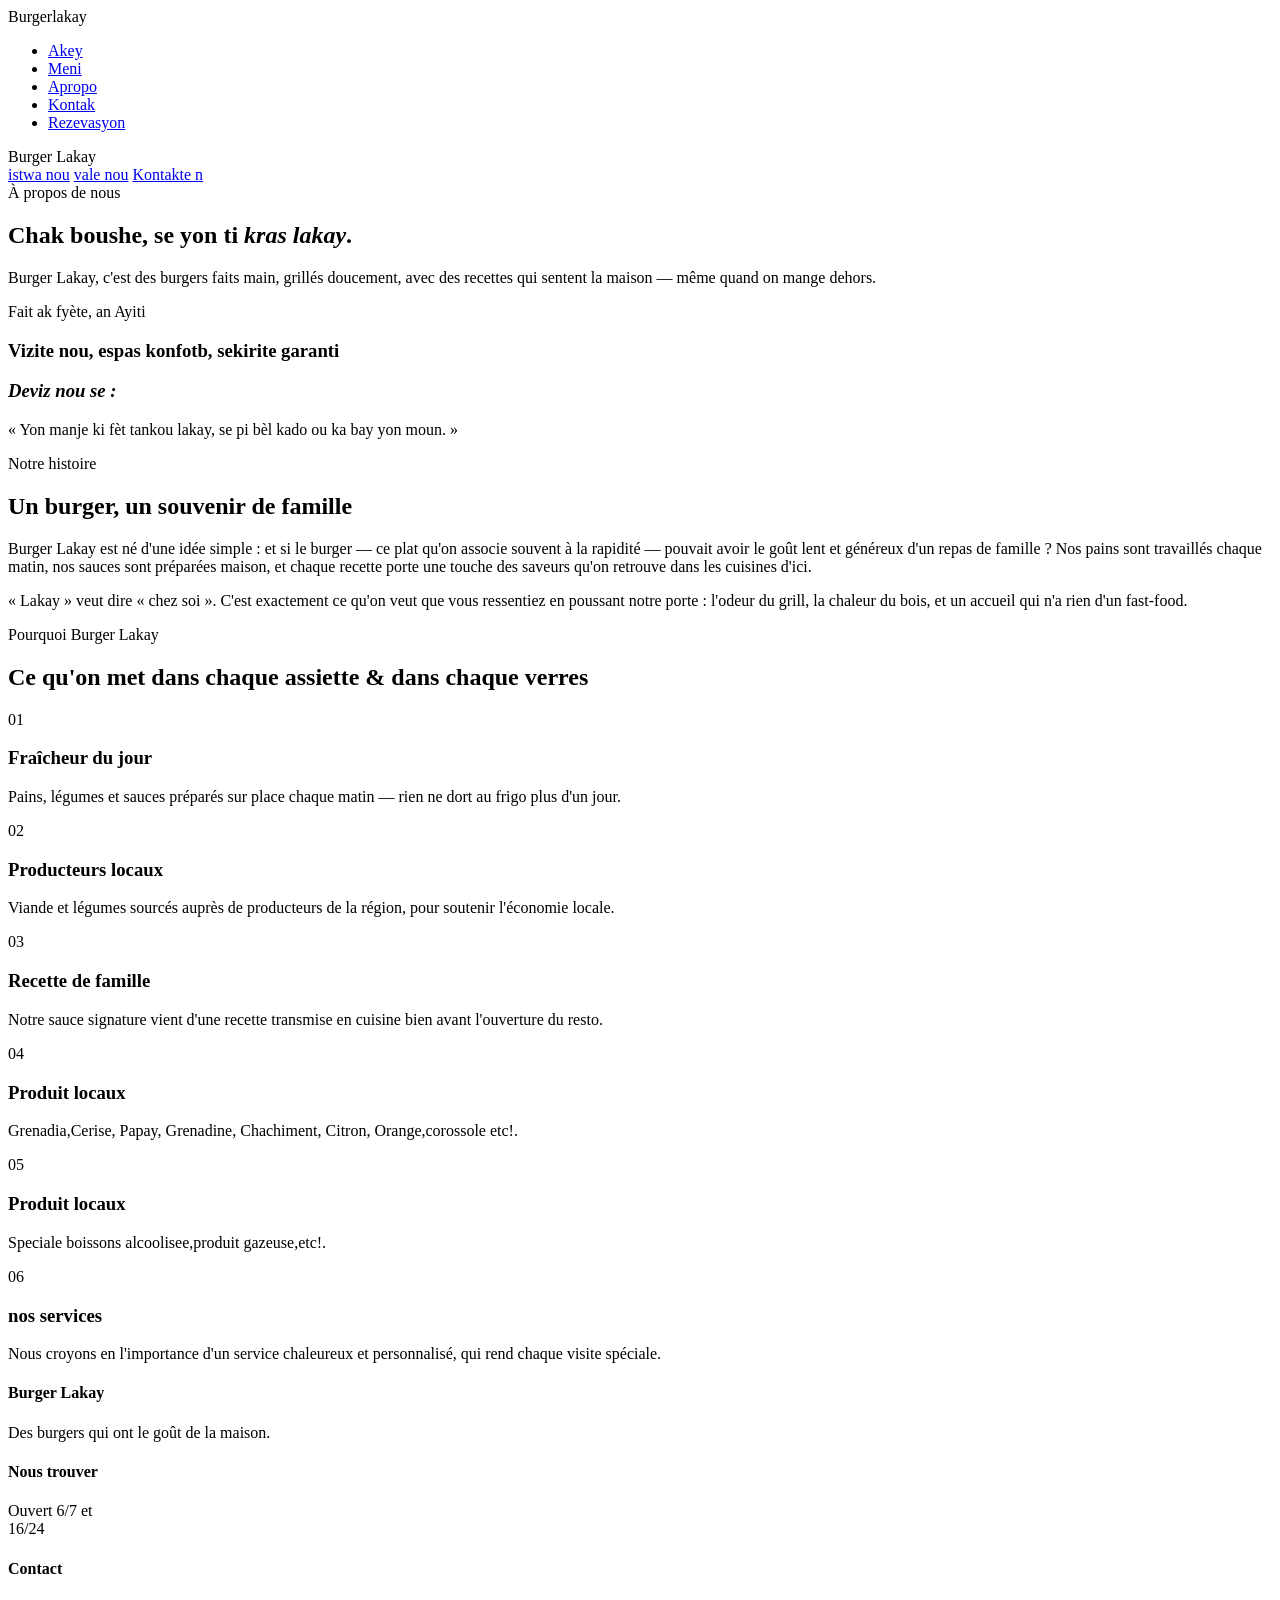
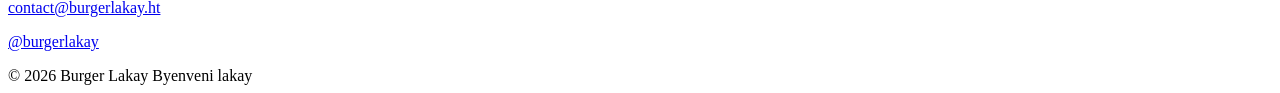
==== apropos.html @ e7638a6c "premier commit" ====
<!DOCTYPE html>
<html lang="fr">
<head>
<meta charset="UTF-8">
<meta name="viewport" content="width=device-width, initial-scale=1.0">
<title>À propos — Burger Lakay</title>
<link rel="stylesheet" href="css/style.css">
</head>
<body>
   <header class="navigation">
        <div class="logo">Burger<span>lakay</span></div>
            <nav>
                <ul>
                    <li><a href="index.html" class="active">Akey</a></li>
                    <li><a href="#">Meni</a></li>
                    <li><a href="#">Apropo</a></li>
                    <li><a href="contact.html">Kontak</a></li>
                    <li><a href="#">Rezevasyon</a></li>
                </ul>
            </nav>
    </header>

<nav>
  <div class="logo">Burger <span>Lakay</span></div>
  <div class="nav-links">
    <a href="#histoire">istwa nou</a>
    <a href="#valeurs">vale nou</a>
    <a href="#contact">Kontakte n</a>
  </div>
</nav>

<section class="hero">
  <div>
    <span class="hero-eyebrow">À propos de nous</span>
    <h1>Chak boushe, se yon ti <em>kras lakay</em>.</h1>
    <p>Burger Lakay, c'est des burgers faits main, grillés doucement, avec des recettes qui sentent la maison — même quand on mange dehors.</p>
    <div class="flag-accent"><span></span><span></span></div>
    <div class="flag-caption">Fait ak fyète, an Ayiti</div>
  </div>
 
</section>

<div class="grill-divider"></div>

<section class="story" id="histoire">
  <div class="story-sign">
    <h3>Vizite nou, espas konfotb, sekirite garanti</h3>
    <h3><em>   Deviz nou se :</em></h3>
    <p>« Yon manje ki fèt tankou lakay, se pi bèl kado ou ka bay yon moun. »</p>
  </div>
  <div class="story-text">
    <span class="eyebrow">Notre histoire</span>
    <h2>Un burger, un souvenir de famille</h2>
    <p>Burger Lakay est né d'une idée simple : et si le burger — ce plat qu'on associe souvent à la rapidité — pouvait avoir le goût lent et généreux d'un repas de famille ? Nos pains sont travaillés chaque matin, nos sauces sont préparées maison, et chaque recette porte une touche des saveurs qu'on retrouve dans les cuisines d'ici.</p>
    <p>« Lakay » veut dire « chez soi ». C'est exactement ce qu'on veut que vous ressentiez en poussant notre porte : l'odeur du grill, la chaleur du bois, et un accueil qui n'a rien d'un fast-food.</p>
  </div>
</section>

<section class="values" id="valeurs">
  <div class="values-head">
    <span class="eyebrow">Pourquoi Burger Lakay</span>
    <h2>Ce qu'on met dans chaque assiette & dans chaque verres</h2>
  </div>
  <div class="value-grid">
    <div class="value-card">
      <div class="value-num">01</div>
      <h3>Fraîcheur du jour</h3>
      <p>Pains, légumes et sauces préparés sur place chaque matin — rien ne dort au frigo plus d'un jour.</p>
    </div>
    <div class="value-card">
      <div class="value-num">02</div>
      <h3>Producteurs locaux</h3>
      <p>Viande et légumes sourcés auprès de producteurs de la région, pour soutenir l'économie locale.</p>
    </div>
    <div class="value-card">
      <div class="value-num">03</div>
      <h3>Recette de famille</h3>
      <p>Notre sauce signature vient d'une recette transmise en cuisine bien avant l'ouverture du resto.</p>
    </div>  
    <div class="value-card">
      <div class="value-num">04</div>
      <h3>Produit locaux</h3>
      <p>Grenadia,Cerise, Papay, Grenadine, Chachiment, Citron, Orange,corossole etc!.</p>
      
    </div>
     <div class="value-card">
      <div class="value-num">05</div>
      <h3>Produit locaux</h3>
      <p>Speciale boissons alcoolisee,produit gazeuse,etc!.</p>
      
    </div>
    <div class="value-card">
      <div class="value-num">06</div>
      <h3>nos services</h3>
      <p>Nous croyons en l'importance d'un service chaleureux et personnalisé, qui rend chaque visite spéciale.</p>
    </div>
  </div>
</section>

<footer id="contact">
  <div>
    <h4>Burger Lakay</h4>
    <p>Des burgers qui ont le goût de la maison.</p>
  </div>
  <div>
    <h4>Nous trouver</h4>
    <p>Ouvert 6/7 et  <br>16/24</p>
  </div>
  <div>
    <h4>Contact</h4>
    <p><a href="#">contact@burgerlakay.ht</a></p>
    <p><a href="#">@burgerlakay</a></p>
  </div>
  <div class="footer-bottom">
    <span>© 2026 Burger Lakay</span>
    <span>Byenveni lakay</span>
  </div>
</footer>

</body>
</html>
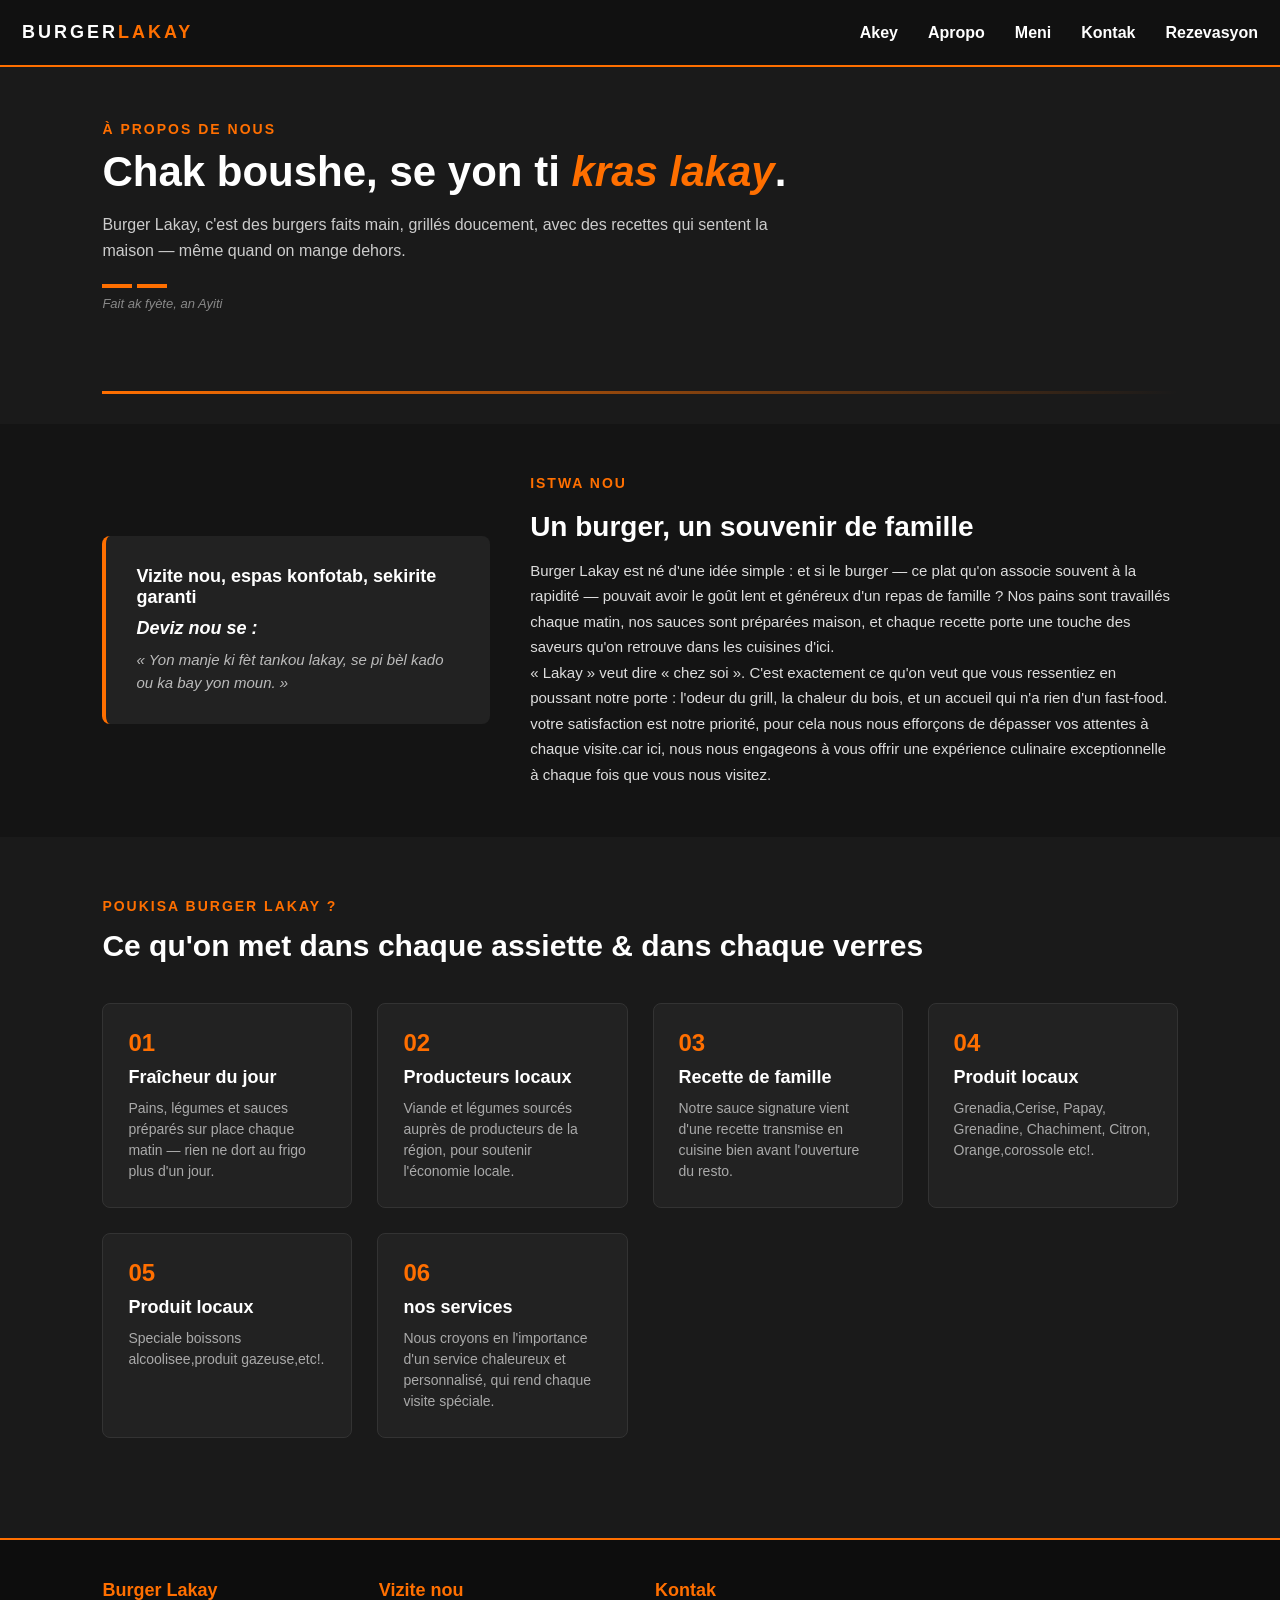
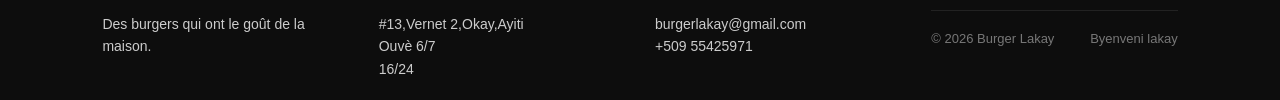
==== commit 48ef581c: "6ieme commit" ====
--- a/apropos.html
+++ b/apropos.html
@@ -12,22 +12,13 @@
             <nav>
                 <ul>
                     <li><a href="index.html" class="active">Akey</a></li>
-                    <li><a href="#">Meni</a></li>
-                    <li><a href="#">Apropo</a></li>
-                    <li><a href="contact.html">Kontak</a></li>
-                    <li><a href="#">Rezevasyon</a></li>
+                    <li><a href="apropos.html">Apropo</a></li>
+                    <li><a href="menu.html">Meni</a></li>
+                    <li><a href="#contact">Kontak</a></li>
+                    <li><a href="reservation.html">Rezevasyon</a></li>
                 </ul>
             </nav>
     </header>
-
-<nav>
-  <div class="logo">Burger <span>Lakay</span></div>
-  <div class="nav-links">
-    <a href="#histoire">istwa nou</a>
-    <a href="#valeurs">vale nou</a>
-    <a href="#contact">Kontakte n</a>
-  </div>
-</nav>
 
 <section class="hero">
   <div>
@@ -44,21 +35,22 @@
 
 <section class="story" id="histoire">
   <div class="story-sign">
-    <h3>Vizite nou, espas konfotb, sekirite garanti</h3>
+    <h3>Vizite nou, espas konfotab, sekirite garanti</h3>
     <h3><em>   Deviz nou se :</em></h3>
     <p>« Yon manje ki fèt tankou lakay, se pi bèl kado ou ka bay yon moun. »</p>
   </div>
   <div class="story-text">
-    <span class="eyebrow">Notre histoire</span>
+    <span class="eyebrow">Istwa nou</span>
     <h2>Un burger, un souvenir de famille</h2>
     <p>Burger Lakay est né d'une idée simple : et si le burger — ce plat qu'on associe souvent à la rapidité — pouvait avoir le goût lent et généreux d'un repas de famille ? Nos pains sont travaillés chaque matin, nos sauces sont préparées maison, et chaque recette porte une touche des saveurs qu'on retrouve dans les cuisines d'ici.</p>
     <p>« Lakay » veut dire « chez soi ». C'est exactement ce qu'on veut que vous ressentiez en poussant notre porte : l'odeur du grill, la chaleur du bois, et un accueil qui n'a rien d'un fast-food.</p>
+    <p>votre satisfaction est notre priorité, pour cela nous nous efforçons de dépasser vos attentes à chaque visite.car ici, nous nous engageons à vous offrir une expérience culinaire exceptionnelle à chaque fois que vous nous visitez.</p>
   </div>
 </section>
 
 <section class="values" id="valeurs">
   <div class="values-head">
-    <span class="eyebrow">Pourquoi Burger Lakay</span>
+    <span class="eyebrow">Poukisa Burger Lakay ?</span>
     <h2>Ce qu'on met dans chaque assiette & dans chaque verres</h2>
   </div>
   <div class="value-grid">
@@ -103,16 +95,21 @@
     <p>Des burgers qui ont le goût de la maison.</p>
   </div>
   <div>
-    <h4>Nous trouver</h4>
-    <p>Ouvert 6/7 et  <br>16/24</p>
+    <h4>Vizite nou</h4>
+    <p>
+  <a href="https://maps.google.com/?q=Burger+Lakay,+Cayes,+Haiti" target="_blank">
+    #13,Vernet 2,Okay,Ayiti
+  </a>
+</p>
+    <p>Ouvè 6/7<br>16/24</p>
   </div>
   <div>
-    <h4>Contact</h4>
-    <p><a href="#">contact@burgerlakay.ht</a></p>
-    <p><a href="#">@burgerlakay</a></p>
+    <h4>Kontak</h4>
+    <p><a href="mailto:burgerlakay@gmail.com">burgerlakay@gmail.com</a></p>
+    <p><a href="tel:+50955425971">+509 55425971</a></p>
   </div>
   <div class="footer-bottom">
-    <span>© 2026 Burger Lakay</span>
+    <span>&copy; 2026 Burger Lakay</span>
     <span>Byenveni lakay</span>
   </div>
 </footer>
--- a/css/style.css
+++ b/css/style.css
@@ -0,0 +1,684 @@
+*{
+    margin: 0;
+    padding: 0;
+    font-family: Arial, Helvetica, sans-serif;
+}
+.navigation{
+    position:fixed !important;
+    top: 0 !important;
+    left: 0% !important;
+    width: 100% !important;
+    z-index: 1000 !important;
+}
+body{
+    background-color: #1a1a1a;
+    color: #ffffff;
+}
+.navigation{
+    display: flex;
+    justify-content: space-between;
+    align-items: center;
+    padding: 22px;
+    background-color: #111111;
+    border-bottom: 2px solid #ff6f00;
+    box-sizing: border-box;
+}
+.logo{
+    font-family: 'Franklin Gothic Medium', 'Arial Narrow', Arial, sans-serif;
+    font-size: 18px;
+    font-weight: bold;
+    text-transform: uppercase;
+    letter-spacing: 3px;
+}
+.logo span{
+    color: #ff6f00;
+}
+nav ul{
+    display: flex;
+    list-style: none;
+}
+nav ul li{
+    margin-left: 30px;
+}
+nav ul li a{
+    color: #ffffff;
+    text-decoration: none;
+    font-weight: bold;
+    font-size: 16px;
+    transition: color 0.5s ease;
+}
+nav ul li a:hover{
+    color: #ff6f00;
+}
+.section{
+    display: flex;
+    align-items: center;
+    justify-content: space-between;
+    padding: 60px 8%;
+    min-height: 80vh;
+}
+.section-text{
+    flex: 2;
+    animation:slideInLeft 3s ease-out;
+}
+.section-text h1{
+    font-family: system-ui, -apple-system, BlinkMacSystemFont, 'Segoe UI', Roboto, Oxygen, Ubuntu, Cantarell, 'Open Sans', 'Helvetica Neue', sans-serif;
+    font-size: 40px;
+    line-height: 12px;
+    margin-bottom: 20px;
+    letter-spacing: 2px;
+}
+.section-text .style{
+    color: #ff6f00;
+}
+.section-text p{
+    font-size: 20px;
+    color: rgb(251, 248, 248);
+    margin-bottom: 30px;
+    max-width: 500px;
+}
+.bouton{
+    display: inline-block;
+    padding: 12px 30px;
+    background-color: #ff6f00;
+    color: #fff;
+    text-decoration: none;
+    font-weight: bold;
+    border-radius: 7px;
+    transition: all 0.3s ease;
+}
+.bouton:hover{
+    background-color: #e65c00;
+    transform: translateY(-3px);
+}
+.image{
+    flex: 1;
+    display: flex;
+    justify-content: center;
+    animation: plimpoul 3s ease-out;
+}
+.image img{
+    max-width: 100%;
+    height: auto;
+    border-radius: 20px;
+    box-shadow:0 10px 30px rgba(0,0,0,0,7) ;
+}
+.menu{
+    padding: 60px 8%;
+    background-color: #222222;
+    text-align: center;
+}
+.menu h2{
+    font-family: 'Gill Sans', 'Gill Sans MT', Calibri, 'Trebuchet MS', sans-serif;
+    font-size: 16px;
+    margin-bottom: 40px;
+}
+.menu h2 span{
+    color: #ff6f00;
+}
+.produits{
+    display: flex;
+    flex-wrap: wrap;
+    justify-content: center;
+    gap: 30px;
+}
+.eleman{
+    background-color: #1a1a1a;
+    border: 1px solid #333;
+    border-radius: 15px;
+    padding: 20px;
+    width: 300px;
+    text-align: left;
+    position: relative;
+    transition: transform 0.3s ease,border-color 0.3s ease;
+}
+.eleman:hover{
+    transform: translateY(-10px);
+    border-color: #ff6f00;
+}
+.eleman img{
+    width: 100%;
+    height: 200px;
+    object-fit: cover;
+    border-radius: 10px;
+    margin-bottom: 15px;
+}
+.eleman h3{
+    font-size: 16px;
+    margin-bottom: 10px;
+}
+.eleman p{
+    font-size: 10px;
+    color: #aaaaaa;
+    margin-bottom: 15px;
+    height: 60px;
+}
+.eleman .prix{
+    font-size: 10px;
+    font-weight: bold;
+    color: #ff6f00;
+}
+.badge{
+    position: absolute;
+    top: 30px;
+    left: 30px;
+    background-color: #ff6f00;
+    color: white;
+    padding: 5px 10px;
+    font-size: 8px;
+    font-weight: bold;
+    border-radius: 5px;
+    text-transform: uppercase;
+}
+
+.footer {
+    background-color: #111111;
+    border-top: 2px solid #ff6f00;
+    padding: 40px 8% 20px 8%;
+    margin-top: 60px;
+    clear: both;
+}
+
+.footer-container {
+    display: flex;
+    justify-content: space-between;
+    align-items: flex-start;
+    gap: 80px;
+    flex-wrap: wrap;
+}
+
+.footer-box {
+    flex: 1;
+    min-width: 120px;
+}
+
+.footer-box h3 {
+    font-size: 18px;
+    margin-bottom: 15px;
+    color: #ffffff;
+    font-family: Arial, Helvetica, sans-serif;
+}
+
+.footer-box h3 span {
+    color: #ff6f00;
+}
+
+.footer-contact {
+    list-style: none;
+    padding: 0;
+    margin: 0;
+}
+
+.footer-contact li {
+    color: #cccccc;
+    font-size: 14px;
+    margin-bottom: 10px;
+    line-height: 1.5;
+}
+
+.footer-bottom {
+    text-align: center;
+    border-top: 1px solid #222222;
+    margin-top: 30px;
+    padding-top: 15px;
+    color: #777777;
+    font-size: 13px;
+}
+
+
+@media screen and (max-width: 768px) {
+    .footer-container {
+        flex-direction: column;
+        text-align: center;
+    }
+}
+
+@keyframes slideInLeft{
+    from {opacity: 0;transform: translateX(-50px);}
+    to {opacity: 1;transform: translateY(0);}
+}
+@keyframes plimpoul{
+    from {opacity: 0;transform: translateY(50px);}
+    to {opacity: 1;transform: translateY(0);}
+}
+@media
+
+
+{}.contact-section{
+    display: flex;
+    justify-content: space-between;
+    align-items: flex-start;
+    padding: 60px 8%;
+    gap: 50px;
+    min-height: 85vh;
+}
+
+
+.contact-info {
+    flex: 1;
+    animation: slideInLeft 1s ease-out;
+}
+
+.contact-info h2 {
+    font-family: 'Impact', 'Arial Black', sans-serif;
+    font-size: 3rem;
+    margin-bottom: 10px;
+}
+
+.contact-info h2 span {
+    color: #ff6f00;
+}
+
+.contact-info .subtitle {
+    color: #aaaaaa;
+    margin-bottom: 40px;
+    font-size: 1.1rem;
+}
+
+.info-box {
+    background-color: #111111;
+    padding: 20px;
+    border-left: 4px solid #ff6f00; 
+    border-radius: 4px;
+    margin-bottom: 20px;
+}
+
+.info-box h3 {
+    font-size: 1.2rem;
+    color: #ff6f00;
+    margin-bottom: 5px;
+}
+
+.info-box p {
+    color: #eeeeee;
+    font-size: 1rem;
+}
+
+
+.contact-form-container {
+    flex: 1;
+    background-color: #111111;
+    padding: 40px;
+    border-radius: 10px;
+    box-shadow: 0 10px 25px rgba(0,0,0,0.5);
+    animation: fadeUp 1.2s ease-out;
+}
+
+.contact-form-container h2 {
+    font-family: 'Impact', 'Arial Black', sans-serif;
+    font-size: 2.5rem;
+    margin-bottom: 30px;
+}
+
+.contact-form-container h2 span {
+    color: #ff6f00;
+}
+
+.contact-form {
+    display: flex;
+    flex-direction: column;
+    gap: 20px;
+}
+
+.input-group {
+    display: flex;
+    flex-direction: column;
+    gap: 8px;
+}
+
+.input-group label {
+    font-weight: bold;
+    font-size: 0.95rem;
+    color: #cccccc;
+}
+
+.input-group input, 
+.input-group textarea {
+    padding: 12px;
+    background-color: #1a1a1a;
+    border: 1px solid #333333;
+    color: #ffffff;
+    border-radius: 5px;
+    font-size: 1rem;
+    transition: border-color 0.3s ease;
+}
+
+
+.input-group input:focus, 
+.input-group textarea:focus {
+    outline: none;
+    border-color: #ff6f00;
+}
+
+
+.btn-submit {
+    padding: 14px;
+    background-color: #ff6f00;
+    color: #ffffff;
+    border: none;
+    font-size: 1.1rem;
+    font-weight: bold;
+    border-radius: 5px;
+    cursor: pointer;
+    transition: background-color 0.3s ease, transform 0.2s ease;
+}
+
+.btn-submit:hover {
+    background-color: #e65c00;
+    transform: translateY(-2px);
+}
+@media (max-width: 768px) {
+    .contact-section {
+        flex-direction: column;
+        padding: 40px 5%;
+    }
+    .contact-form-container {
+        width: 100%;
+        padding: 25px;
+    }
+}
+
+
+@media screen and (max-width: 768px) {
+
+    
+    .navigation {
+        flex-direction: column;
+        gap: 15px;
+        padding: 15px 4%;
+        text-align: center;
+    }
+
+    nav ul {
+        flex-wrap: wrap;
+        justify-content: center;
+        gap: 12px;
+    }
+
+    nav ul li a {
+        font-size: 14px;
+    }
+
+    
+    .section {
+        flex-direction: column-reverse; 
+        padding: 40px 5%;
+        min-height: auto;
+        gap: 30px;
+        text-align: center;
+    }
+
+    .section-text {
+        width: 100%;
+    }
+
+    .section-text h1 {
+        font-size: 28px;
+        line-height: 1.2;
+        margin-bottom: 15px;
+    }
+
+    .section-text p {
+        font-size: 15px;
+        max-width: 100%;
+        margin: 0 auto 20px auto;
+    }
+
+    .image {
+        width: 100%;
+    }
+
+    .image img {
+        max-width: 280px;
+        margin: 0 auto;
+    }
+
+    
+    .menu {
+        padding: 40px 4%;
+    }
+
+    .produits {
+        flex-direction: column;
+        align-items: center;
+    }
+
+    .eleman {
+        width: 100% !important; 
+        max-width: 340px;
+    }
+
+    
+    .contact-section {
+        flex-direction: column;
+        padding: 30px 5%;
+        gap: 30px;
+    }
+
+    .contact-info, 
+    .contact-form-container {
+        width: 100%;
+    }
+}
+
+
+@media screen and (min-width: 769px) and (max-width: 1024px) {
+    .section {
+        padding: 40px 5%;
+    }
+
+    .section-text h1 {
+        font-size: 32px;
+    }
+
+    .produits {
+        gap: 20px;
+    }
+}
+
+.hero {
+    padding: 120px 8% 50px;
+    text-align: left;
+    background-color: #1a1a1a;
+}
+
+.hero-eyebrow, .eyebrow {
+    display: inline-block;
+    color: #ff6f00;
+    text-transform: uppercase;
+    font-size: 14px;
+    font-weight: bold;
+    letter-spacing: 2px;
+    margin-bottom: 10px;
+}
+
+.hero h1 {
+    font-size: 42px;
+    color: #ffffff;
+    margin-bottom: 15px;
+    line-height: 1.2;
+}
+
+.hero h1 em {
+    color: #ff6f00;
+    font-style: italic;
+}
+
+.hero p {
+    color: #ccc;
+    max-width: 700px;
+    font-size: 16px;
+    line-height: 1.6;
+    margin-bottom: 20px;
+}
+
+.flag-accent {
+    display: flex;
+    gap: 5px;
+    margin-bottom: 8px;
+}
+
+.flag-accent span {
+    width: 30px;
+    height: 4px;
+    background-color: #ff6f00;
+    display: inline-block;
+}
+
+.flag-caption {
+    color: #888;
+    font-size: 13px;
+    font-style: italic;
+}
+
+
+.grill-divider {
+    height: 3px;
+    background: linear-gradient(90deg, #ff6f00, transparent);
+    margin: 30px 8%;
+}
+
+
+.story {
+    display: flex;
+    flex-wrap: wrap;
+    gap: 40px;
+    padding: 50px 8%;
+    background-color: #141414;
+    align-items: center;
+}
+
+.story-sign {
+    flex: 1;
+    min-width: 280px;
+    background-color: #222;
+    padding: 30px;
+    border-left: 4px solid #ff6f00;
+    border-radius: 8px;
+}
+
+.story-sign h3 {
+    color: #fff;
+    font-size: 18px;
+    margin-bottom: 10px;
+}
+
+.story-sign p {
+    color: #bbb;
+    font-style: italic;
+    font-size: 15px;
+    line-height: 1.5;
+}
+
+.story-text {
+    flex: 2;
+    min-width: 300px;
+}
+
+.story-text h2 {
+    font-size: 28px;
+    color: #fff;
+    margin: 10px 0 15px;
+}
+
+.story-text p {
+    color: #ddd;
+    line-height: 1.7;
+    font-size: 15px;
+}
+
+
+.values {
+    padding: 60px 8%;
+    background-color: #1a1a1a;
+}
+
+.values-head h2 {
+    font-size: 30px;
+    color: #fff;
+    margin-top: 5px;
+    margin-bottom: 40px;
+}
+
+.value-grid {
+    display: grid;
+    grid-template-columns: repeat(auto-fit, minmax(250px, 1fr));
+    gap: 25px;
+}
+
+.value-card {
+    background-color: #222;
+    padding: 25px;
+    border-radius: 8px;
+    border: 1px solid #333;
+    transition: transform 0.3s ease, border-color 0.3s ease;
+}
+
+.value-card:hover {
+    transform: translateY(-5px);
+    border-color: #ff6f00;
+}
+
+.value-num {
+    font-size: 24px;
+    font-weight: bold;
+    color: #ff6f00;
+    margin-bottom: 10px;
+}
+
+.value-card h3 {
+    color: #fff;
+    font-size: 18px;
+    margin-bottom: 10px;
+}
+
+.value-card p {
+    color: #aaa;
+    font-size: 14px;
+    line-height: 1.5;
+}
+
+
+footer#contact {
+    background-color: #0d0d0d;
+    padding: 40px 8% 20px;
+    border-top: 2px solid #ff6f00;
+    margin-top: 40px;
+    display: flex;
+    flex-wrap: wrap;
+    justify-content: space-between;
+    gap: 30px;
+}
+
+footer#contact > div {
+    flex: 1;
+    min-width: 200px;
+}
+
+footer#contact h4 {
+    color: #ff6f00;
+    font-size: 18px;
+    margin-bottom: 12px;
+}
+
+footer#contact p, footer#contact a {
+    color: #ccc;
+    font-size: 14px;
+    text-decoration: none;
+    line-height: 1.6;
+}
+
+footer#contact a:hover {
+    color: #ff6f00;
+}
+
+.footer-bottom {
+    width: 100%;
+    text-align: center;
+    padding-top: 20px;
+    border-top: 1px solid #222;
+    color: #777;
+    font-size: 13px;
+    display: flex;
+    justify-content: space-between;
+}
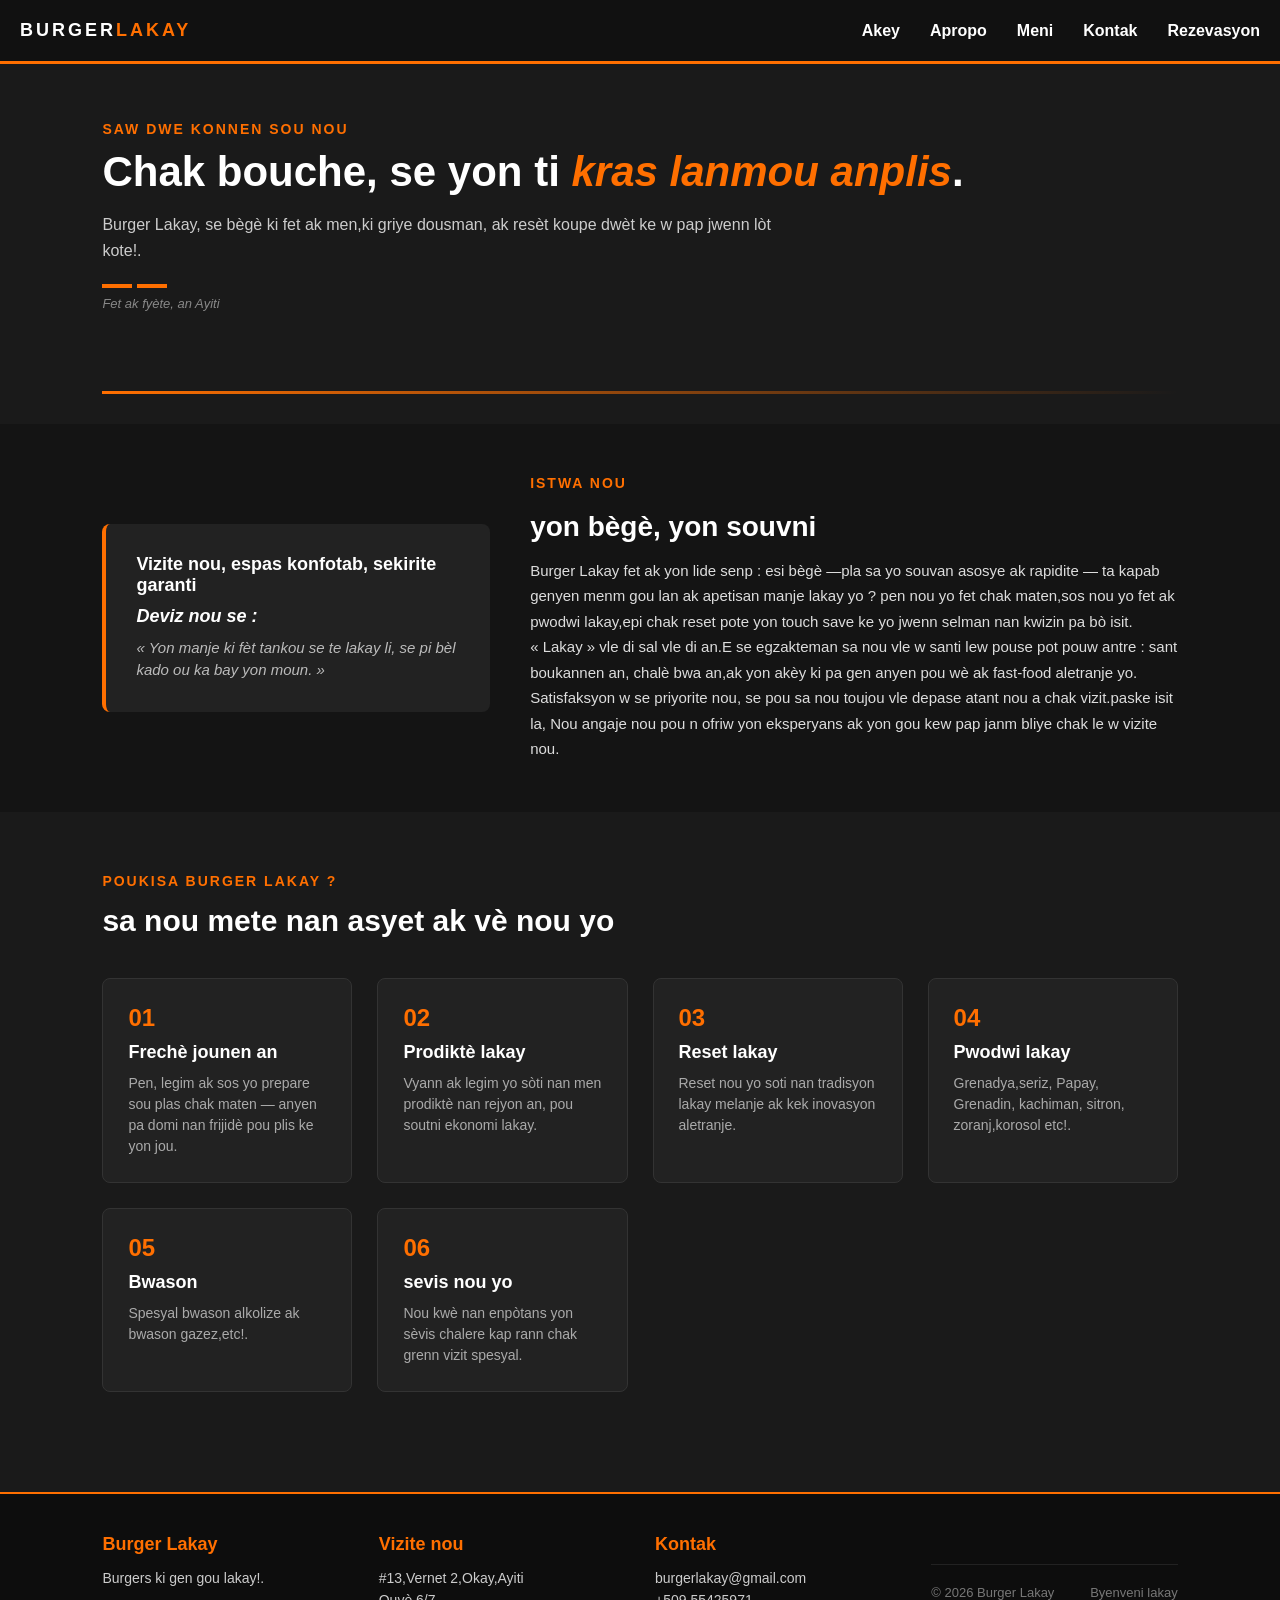
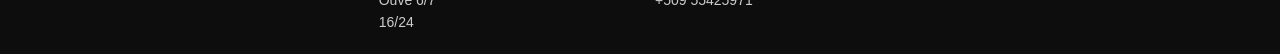
==== commit 51564490: "denye commit" ====
--- a/apropos.html
+++ b/apropos.html
@@ -22,11 +22,11 @@
 
 <section class="hero">
   <div>
-    <span class="hero-eyebrow">À propos de nous</span>
-    <h1>Chak boushe, se yon ti <em>kras lakay</em>.</h1>
-    <p>Burger Lakay, c'est des burgers faits main, grillés doucement, avec des recettes qui sentent la maison — même quand on mange dehors.</p>
+    <span class="hero-eyebrow">Saw dwe konnen sou nou</span>
+    <h1>Chak bouche, se yon ti <em>kras lanmou anplis</em>.</h1>
+    <p>Burger Lakay, se bègè ki fet ak men,ki griye dousman, ak resèt koupe dwèt ke w pap jwenn lòt kote!.</p>
     <div class="flag-accent"><span></span><span></span></div>
-    <div class="flag-caption">Fait ak fyète, an Ayiti</div>
+    <div class="flag-caption">Fet ak fyète, an Ayiti</div>
   </div>
  
 </section>
@@ -37,54 +37,54 @@
   <div class="story-sign">
     <h3>Vizite nou, espas konfotab, sekirite garanti</h3>
     <h3><em>   Deviz nou se :</em></h3>
-    <p>« Yon manje ki fèt tankou lakay, se pi bèl kado ou ka bay yon moun. »</p>
+    <p>« Yon manje ki fèt tankou se te lakay li, se pi bèl kado ou ka bay yon moun. »</p>
   </div>
   <div class="story-text">
     <span class="eyebrow">Istwa nou</span>
-    <h2>Un burger, un souvenir de famille</h2>
-    <p>Burger Lakay est né d'une idée simple : et si le burger — ce plat qu'on associe souvent à la rapidité — pouvait avoir le goût lent et généreux d'un repas de famille ? Nos pains sont travaillés chaque matin, nos sauces sont préparées maison, et chaque recette porte une touche des saveurs qu'on retrouve dans les cuisines d'ici.</p>
-    <p>« Lakay » veut dire « chez soi ». C'est exactement ce qu'on veut que vous ressentiez en poussant notre porte : l'odeur du grill, la chaleur du bois, et un accueil qui n'a rien d'un fast-food.</p>
-    <p>votre satisfaction est notre priorité, pour cela nous nous efforçons de dépasser vos attentes à chaque visite.car ici, nous nous engageons à vous offrir une expérience culinaire exceptionnelle à chaque fois que vous nous visitez.</p>
+    <h2>yon bègè, yon souvni</h2>
+    <p>Burger Lakay fet ak yon lide senp : esi bègè —pla sa yo souvan asosye ak rapidite — ta kapab genyen menm gou lan ak apetisan manje lakay yo ? pen nou yo fet chak maten,sos nou yo fet ak pwodwi lakay,epi chak reset pote yon touch save ke yo jwenn selman nan kwizin pa bò isit.</p>
+    <p>« Lakay » vle di sal vle di an.E se egzakteman sa nou vle w santi lew pouse pot pouw antre : sant boukannen an, chalè bwa an,ak yon akèy ki pa gen anyen pou wè ak fast-food aletranje yo.</p>
+    <p>Satisfaksyon w se priyorite nou, se pou sa nou toujou vle depase atant nou a chak vizit.paske isit la, Nou angaje nou pou n ofriw yon eksperyans ak yon gou kew pap janm bliye chak le w vizite nou.</p>
   </div>
 </section>
 
 <section class="values" id="valeurs">
   <div class="values-head">
     <span class="eyebrow">Poukisa Burger Lakay ?</span>
-    <h2>Ce qu'on met dans chaque assiette & dans chaque verres</h2>
+    <h2>sa nou mete nan asyet ak vè nou yo</h2>
   </div>
   <div class="value-grid">
     <div class="value-card">
       <div class="value-num">01</div>
-      <h3>Fraîcheur du jour</h3>
-      <p>Pains, légumes et sauces préparés sur place chaque matin — rien ne dort au frigo plus d'un jour.</p>
+      <h3>Frechè jounen an</h3>
+      <p>Pen, legim ak sos yo prepare sou plas chak maten — anyen pa domi nan frijidè pou plis ke yon jou.</p>
     </div>
     <div class="value-card">
       <div class="value-num">02</div>
-      <h3>Producteurs locaux</h3>
-      <p>Viande et légumes sourcés auprès de producteurs de la région, pour soutenir l'économie locale.</p>
+      <h3>Prodiktè lakay</h3>
+      <p>Vyann ak legim yo sòti nan men prodiktè nan rejyon an, pou soutni ekonomi lakay.</p>
     </div>
     <div class="value-card">
       <div class="value-num">03</div>
-      <h3>Recette de famille</h3>
-      <p>Notre sauce signature vient d'une recette transmise en cuisine bien avant l'ouverture du resto.</p>
+      <h3>Reset lakay</h3>
+      <p>Reset nou yo soti nan tradisyon lakay melanje ak kek inovasyon aletranje.</p>
     </div>  
     <div class="value-card">
       <div class="value-num">04</div>
-      <h3>Produit locaux</h3>
-      <p>Grenadia,Cerise, Papay, Grenadine, Chachiment, Citron, Orange,corossole etc!.</p>
+      <h3>Pwodwi lakay</h3>
+      <p>Grenadya,seriz, Papay, Grenadin, kachiman, sitron, zoranj,korosol etc!.</p>
       
     </div>
      <div class="value-card">
       <div class="value-num">05</div>
-      <h3>Produit locaux</h3>
-      <p>Speciale boissons alcoolisee,produit gazeuse,etc!.</p>
+      <h3>Bwason</h3>
+      <p>Spesyal bwason alkolize ak bwason gazez,etc!.</p>
       
     </div>
     <div class="value-card">
       <div class="value-num">06</div>
-      <h3>nos services</h3>
-      <p>Nous croyons en l'importance d'un service chaleureux et personnalisé, qui rend chaque visite spéciale.</p>
+      <h3>sevis nou yo</h3>
+      <p>Nou kwè nan enpòtans yon sèvis chalere kap rann chak grenn vizit spesyal.</p>
     </div>
   </div>
 </section>
@@ -92,7 +92,7 @@
 <footer id="contact">
   <div>
     <h4>Burger Lakay</h4>
-    <p>Des burgers qui ont le goût de la maison.</p>
+    <p>Burgers ki gen gou lakay!.</p>
   </div>
   <div>
     <h4>Vizite nou</h4>
--- a/css/style.css
+++ b/css/style.css
@@ -18,9 +18,9 @@
     display: flex;
     justify-content: space-between;
     align-items: center;
-    padding: 22px;
+    padding: 20px;
     background-color: #111111;
-    border-bottom: 2px solid #ff6f00;
+    border-bottom: 3px solid #ff6f00;
     box-sizing: border-box;
 }
 .logo{
@@ -110,8 +110,9 @@
 }
 .menu h2{
     font-family: 'Gill Sans', 'Gill Sans MT', Calibri, 'Trebuchet MS', sans-serif;
-    font-size: 16px;
+    font-size: 20px;
     margin-bottom: 40px;
+    margin-top: 80px;
 }
 .menu h2 span{
     color: #ff6f00;
@@ -260,7 +261,7 @@
 }
 
 .contact-info h2 {
-    font-family: 'Impact', 'Arial Black', sans-serif;
+     font-family:'Times New Roman', Times, serif;
     font-size: 3rem;
     margin-bottom: 10px;
 }
@@ -681,4 +682,147 @@
     font-size: 13px;
     display: flex;
     justify-content: space-between;
+}
+
+
+
+@media (max-width: 768px) {
+  
+  body {
+    padding-top: 90px !important;
+  }
+
+  
+  .navigation {
+    display: flex !important;
+    flex-wrap: wrap !important;
+    justify-content: center !important;
+    gap: 8px !important;
+  }
+
+  nav a {
+    font-size: 13px !important; 
+    padding: 4px 6px !important;
+  }
+
+  
+  .produits, .menu, .eleman {
+    display: flex !important;
+    flex-direction: column !important;
+    align-items: center !important;
+    width: 100% !important;
+  }
+
+  
+  .produits, .eleman {
+    width: 100% !important;
+    max-width: 340px !important;
+    margin: 0 auto 15px auto !important;
+  }
+}
+
+
+@media (max-width: 768px) {
+  header, nav {
+    padding-left: 10px !important;
+    padding-right: 10px !important;
+  }
+
+  
+  nav a {
+    font-size: 12px !important;
+    margin: 0 4px !important;
+  }
+}
+
+
+@media (max-width: 768px) {
+
+  
+  #contact {
+    width: 100% !important;
+    max-width: 100% !important;
+    padding: 20px 20px !important; 
+    margin: 0 !important;
+    box-sizing: border-box !important;
+    text-align: left !important;
+  }
+
+  
+  #contact > div {
+    width: 100% !important;
+    margin-bottom: 15px !important;
+    padding: 0 !important;
+  }
+
+  
+  .footer-bottom {
+    display: flex !important;
+    flex-direction: column !important;
+    gap: 5px !important;
+    align-items: flex-start !important;
+  }
+
+}
+
+
+
+@media (max-width: 768px) {
+
+  
+  body {
+    padding-top: 80px !important;
+  }
+
+  .section {
+    padding-top: 20px !important;
+    margin-bottom: 30px !important;
+  }
+
+  
+  .produits {
+    display: flex !important;
+    flex-direction: column !important;
+    align-items: center !important;
+    gap: 25px !important; 
+    width: 100% !important;
+  }
+
+  
+  .eleman {
+    position: relative !important; 
+    width: 90% !important;
+    max-width: 360px !important;
+    margin: 0 auto !important;
+    padding: 15px !important;
+    box-sizing: border-box !important;
+    display: flex !important;
+    flex-direction: column !important;
+    align-items: center !important;
+  }
+
+  
+  .eleman img {
+    width: 100% !important;
+    height: auto !important;
+    max-height: 200px !important;
+    object-fit: cover !important;
+    border-radius: 8px !important;
+  }
+
+
+  .prix {
+    position: static !important; /* Retire tout posiblite pou l al chita deyò kat la */
+    margin-top: 10px !important;
+    font-weight: bold !important;
+    color: #ff6b00 !important;
+  }
+
+  
+  .badge {
+    position: absolute !important;
+    top: 25px !important;
+    left: 25px !important;
+    z-index: 2 !important;
+  }
 }
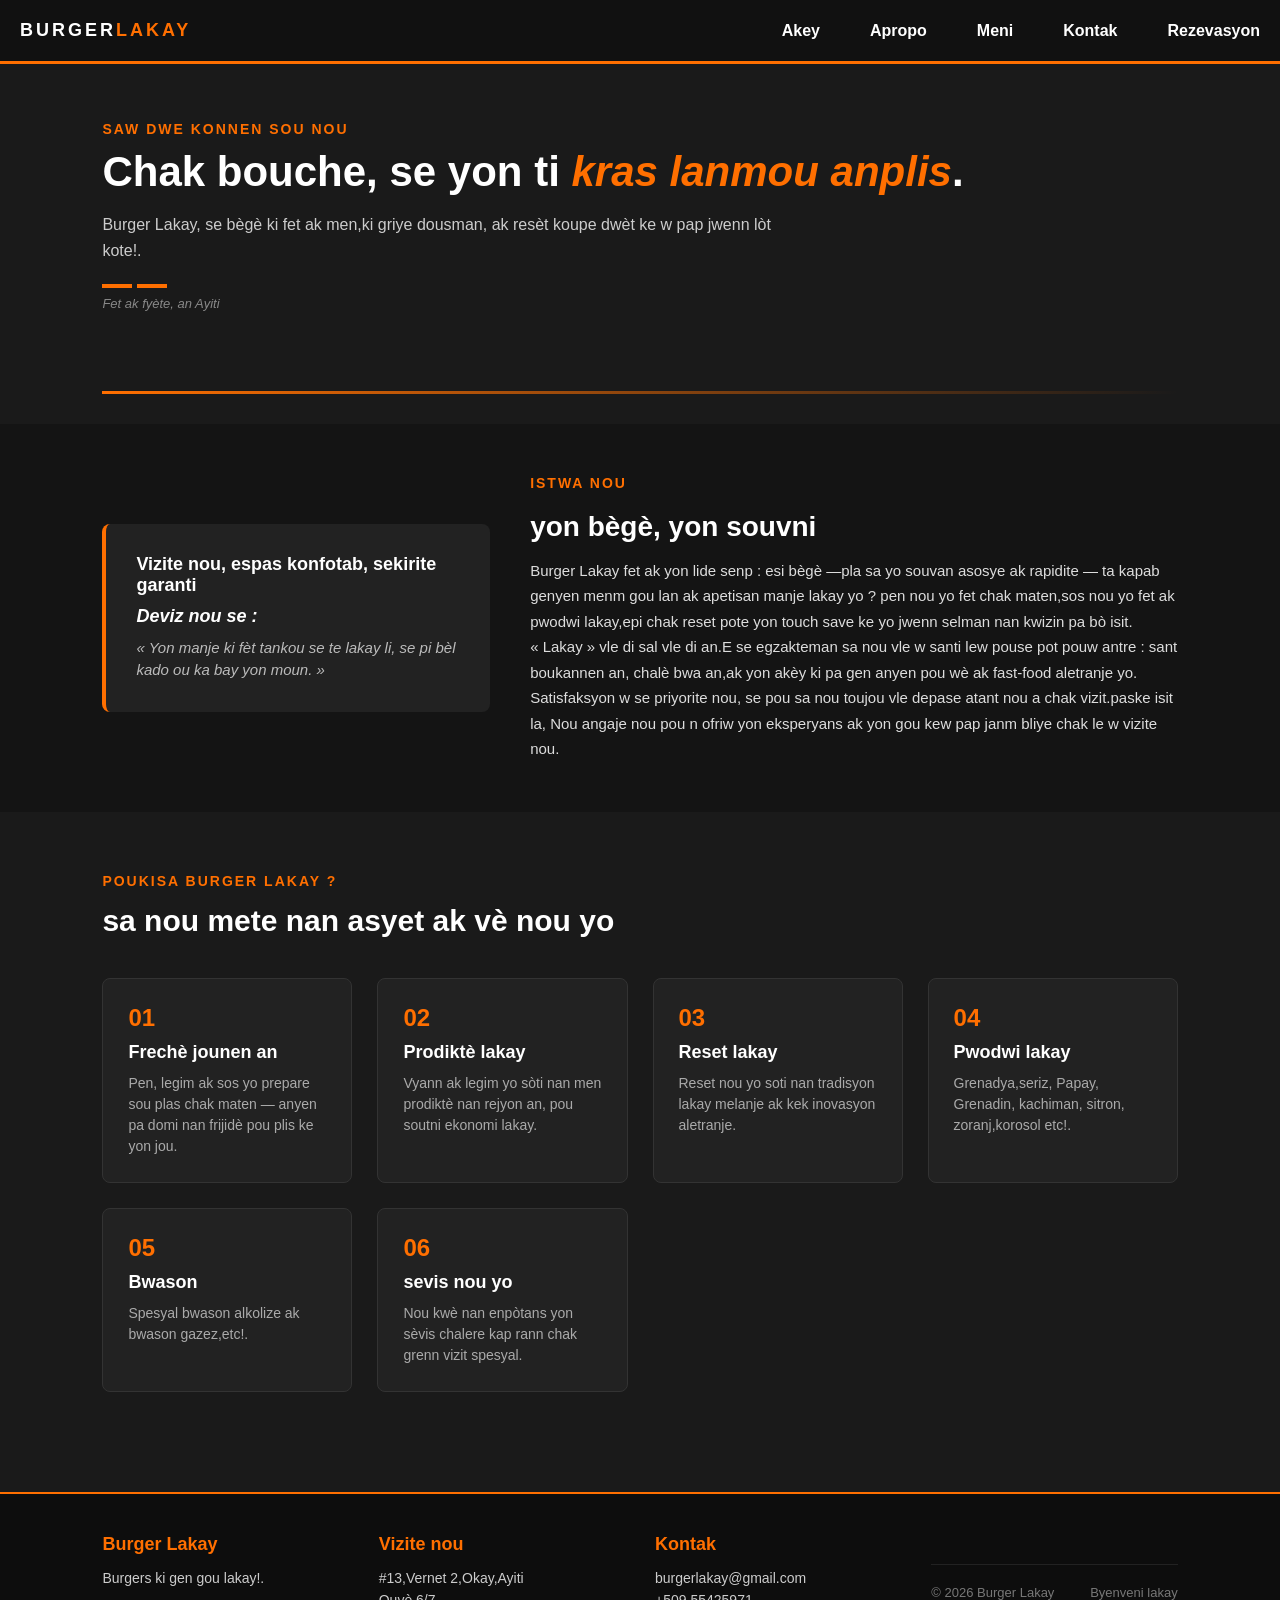
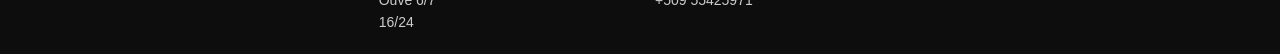
==== commit bc2a5a3e: "3 points" ====
--- a/apropos.html
+++ b/apropos.html
@@ -9,11 +9,13 @@
 <body>
    <header class="navigation">
         <div class="logo">Burger<span>lakay</span></div>
+        <input type="checkbox" id="bar">
+        <label for="bar" class="icon"></label>
             <nav>
                 <ul>
                     <li><a href="index.html" class="active">Akey</a></li>
                     <li><a href="apropos.html">Apropo</a></li>
-                    <li><a href="menu.html">Meni</a></li>
+                    <li><a href="menu.html" class="active">Meni</a></li>
                     <li><a href="#contact">Kontak</a></li>
                     <li><a href="reservation.html">Rezevasyon</a></li>
                 </ul>
--- a/css/style.css
+++ b/css/style.css
@@ -13,6 +13,10 @@
 body{
     background-color: #1a1a1a;
     color: #ffffff;
+    width: 100%;
+    max-width: 100%;
+    overflow-x: hidden;
+    position: relative;
 }
 .navigation{
     display: flex;
@@ -70,6 +74,7 @@
 }
 .section-text .style{
     color: #ff6f00;
+    font-size: 2.5rem;
 }
 .section-text p{
     font-size: 20px;
@@ -128,7 +133,8 @@
     border: 1px solid #333;
     border-radius: 15px;
     padding: 20px;
-    width: 300px;
+    width: 100%;
+    max-width: 300px;
     text-align: left;
     position: relative;
     transition: transform 0.3s ease,border-color 0.3s ease;
@@ -459,13 +465,15 @@
     .contact-info, 
     .contact-form-container {
         width: 100%;
-    }
-}
-
-
-@media screen and (min-width: 769px) and (max-width: 1024px) {
+        box-sizing: border-box;
+    }
+}
+
+
+@media screen and (max-width: 768px) {
     .section {
         padding: 40px 5%;
+        box-sizing: border-box;
     }
 
     .section-text h1 {
@@ -711,6 +719,7 @@
     flex-direction: column !important;
     align-items: center !important;
     width: 100% !important;
+    box-sizing: border-box;
   }
 
   
@@ -726,6 +735,7 @@
   header, nav {
     padding-left: 10px !important;
     padding-right: 10px !important;
+    box-sizing: border-box;
   }
 
   
@@ -812,7 +822,7 @@
 
 
   .prix {
-    position: static !important; /* Retire tout posiblite pou l al chita deyò kat la */
+    position: static !important; 
     margin-top: 10px !important;
     font-weight: bold !important;
     color: #ff6b00 !important;
@@ -825,4 +835,139 @@
     left: 25px !important;
     z-index: 2 !important;
   }
-}+}
+@media screen and (max-width: 768px) {
+  .navigation {
+    display: flex !important;
+    justify-content: space-between !important;
+    align-items: center !important;
+    padding: 10px 10px !important;
+  }
+
+  .logo {
+    font-size: 16px !important; 
+  }
+
+  .navigation nav ul {
+    display: flex !important;
+    flex-direction: row !important; 
+    gap: 8px !important; 
+    padding: 0 !important;
+    margin: 0 !important;
+    list-style: none !important;
+  }
+
+  .navigation nav ul li a {
+    font-size: 11px !important; 
+    padding: 2px 4px !important;
+    white-space: nowrap !important; 
+  }
+}
+
+@media (max-width: 768px) {
+  .section-text .style{
+    font-size: clamp(1.2rem,5vw,2.5rem);
+
+  }
+}
+
+@media (max-width: 768px) {
+  .section-text h1{
+    font-size: clamp(1.2rem,5vw,2.5rem);
+
+  }
+}
+#bar :checked ~nav{
+    display: flex;
+}
+#bar{
+    display: none;
+}
+
+.icon::before {
+  content: "\2630";
+  font-size: 28px;
+  color: white; 
+  cursor: pointer;
+}
+
+
+input[type="checkbox"]#bar {
+  display: none;
+}
+
+
+.icon {
+  display: none;
+}
+
+
+header.navigation {
+  display: flex;
+  justify-content: space-between;
+  align-items: center;
+  padding: 20px;
+}
+
+
+nav ul {
+  display: flex;
+  list-style: none;
+  gap: 20px;
+  margin: 0;
+  padding: 0;
+}
+
+
+
+@media screen and (max-width: 768px) {
+
+  
+  .icon {
+    display: block;
+    cursor: pointer;
+  }
+
+  .icon::before {
+    content: "\2630";
+    font-size: 30px;
+    color: white;
+  }
+
+  
+  nav {
+    display: none;
+    position: absolute;
+    top: 100%;
+    left: 0;
+    width: 100%;
+    background-color: #121212;
+    z-index: 1000;
+  }
+
+  
+  nav ul {
+    flex-direction: column;
+    padding: 20px 0;
+    align-items: center;
+  }
+
+  
+  input[type="checkbox"]#bar:checked ~ nav {
+    display: block;
+  }
+}
+
+nav ul li a :hover{
+    color: #ff6b00 !important;
+}
+
+@media screen and (max-width: 768px) {
+    nav ul li a :hover{
+        color: #ff6b00 !important;
+    }
+
+    .icon:hover{
+        color: #ff6b00 !important;
+    }
+}
